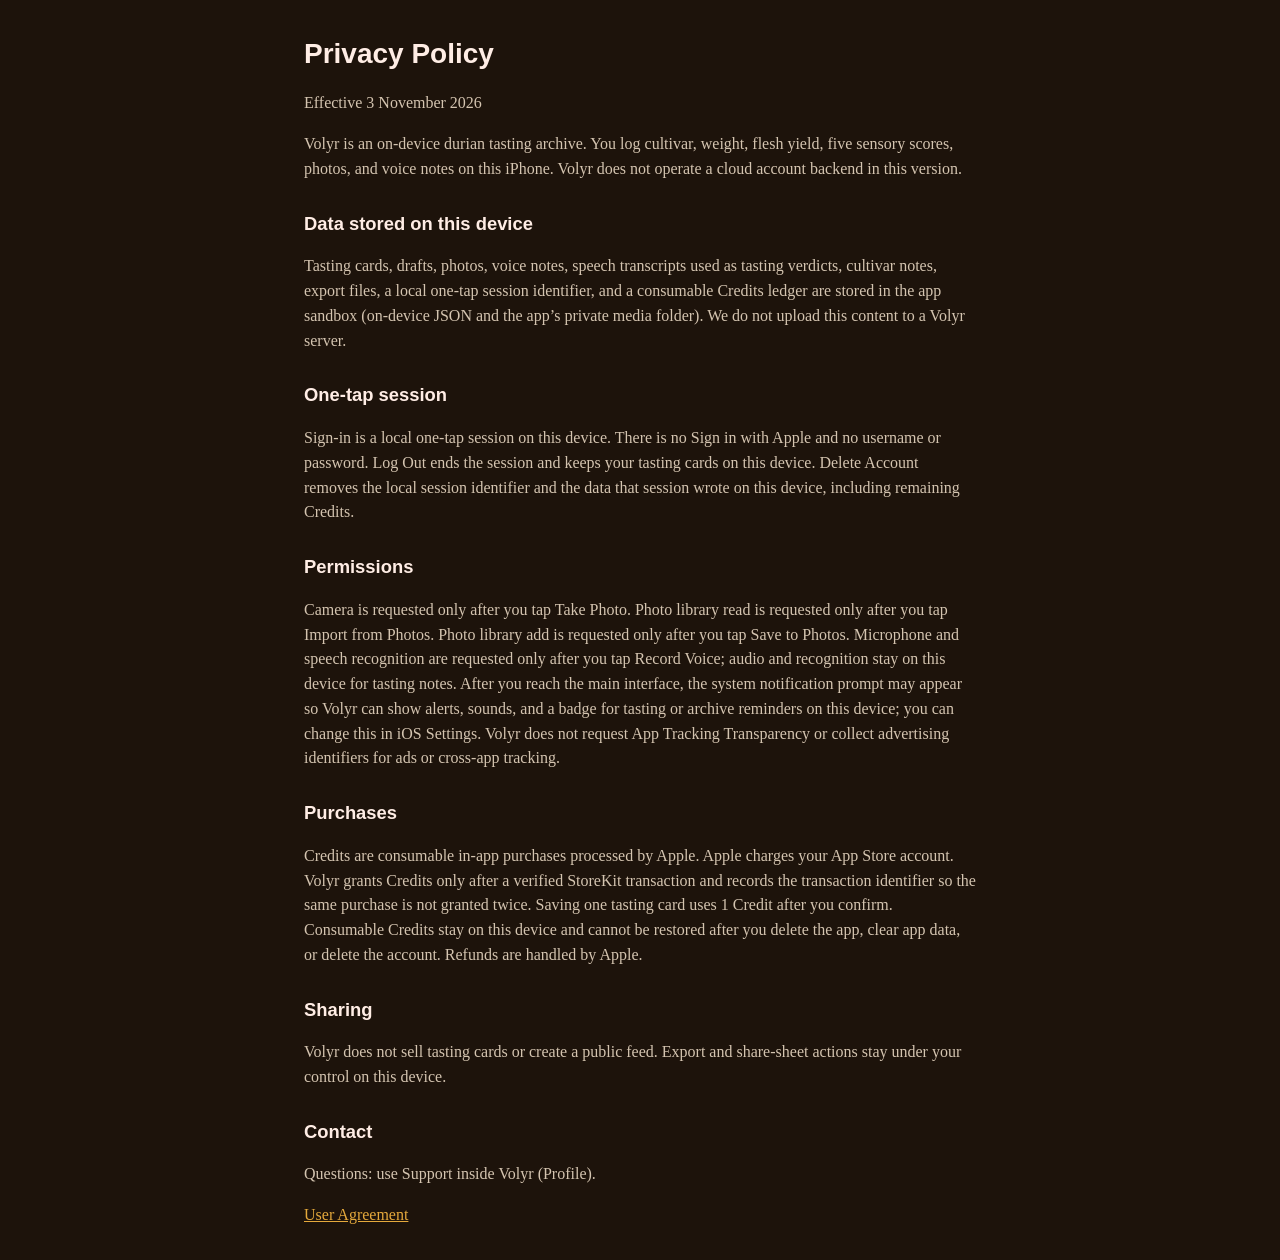
==== privacy-policy.html @ 23589a87 "Add Volyr Privacy Policy and User Agreement" ====
<!DOCTYPE html>
<html lang="en">
<head>
  <meta charset="utf-8" />
  <meta name="viewport" content="width=device-width, initial-scale=1" />
  <title>Privacy Policy — Volyr</title>
  <link rel="stylesheet" href="legal.css" />
</head>
<body>
  <main>
    <h1>Privacy Policy</h1>
    <p>Effective 3 November 2026</p>
    <p>Volyr is an on-device durian tasting archive. You log cultivar, weight, flesh yield, five sensory scores, photos, and voice notes on this iPhone. Volyr does not operate a cloud account backend in this version.</p>

    <h2>Data stored on this device</h2>
    <p>Tasting cards, drafts, photos, voice notes, speech transcripts used as tasting verdicts, cultivar notes, export files, a local one-tap session identifier, and a consumable Credits ledger are stored in the app sandbox (on-device JSON and the app’s private media folder). We do not upload this content to a Volyr server.</p>

    <h2>One-tap session</h2>
    <p>Sign-in is a local one-tap session on this device. There is no Sign in with Apple and no username or password. Log Out ends the session and keeps your tasting cards on this device. Delete Account removes the local session identifier and the data that session wrote on this device, including remaining Credits.</p>

    <h2>Permissions</h2>
    <p>Camera is requested only after you tap Take Photo. Photo library read is requested only after you tap Import from Photos. Photo library add is requested only after you tap Save to Photos. Microphone and speech recognition are requested only after you tap Record Voice; audio and recognition stay on this device for tasting notes. After you reach the main interface, the system notification prompt may appear so Volyr can show alerts, sounds, and a badge for tasting or archive reminders on this device; you can change this in iOS Settings. Volyr does not request App Tracking Transparency or collect advertising identifiers for ads or cross-app tracking.</p>

    <h2>Purchases</h2>
    <p>Credits are consumable in-app purchases processed by Apple. Apple charges your App Store account. Volyr grants Credits only after a verified StoreKit transaction and records the transaction identifier so the same purchase is not granted twice. Saving one tasting card uses 1 Credit after you confirm. Consumable Credits stay on this device and cannot be restored after you delete the app, clear app data, or delete the account. Refunds are handled by Apple.</p>

    <h2>Sharing</h2>
    <p>Volyr does not sell tasting cards or create a public feed. Export and share-sheet actions stay under your control on this device.</p>

    <h2>Contact</h2>
    <p>Questions: use Support inside Volyr (Profile).</p>
    <p><a href="user-agreement.html">User Agreement</a></p>
  </main>
</body>
</html>
---- legal.css ----
body {
  font-family: Georgia, "Times New Roman", serif;
  max-width: 42rem;
  margin: 2rem auto;
  padding: 0 1.25rem;
  color: #fff8f5;
  background: #1d130b;
  line-height: 1.55;
}
h1, h2 {
  font-family: "Trebuchet MS", "Segoe UI", sans-serif;
  color: #ffede5;
}
h1 { font-size: 1.75rem; margin-bottom: 0.35rem; }
h2 { font-size: 1.15rem; margin-top: 1.75rem; }
p, li { color: #d4c4b0; }
a { color: #e5a93c; }
ul { padding-left: 1.2rem; }
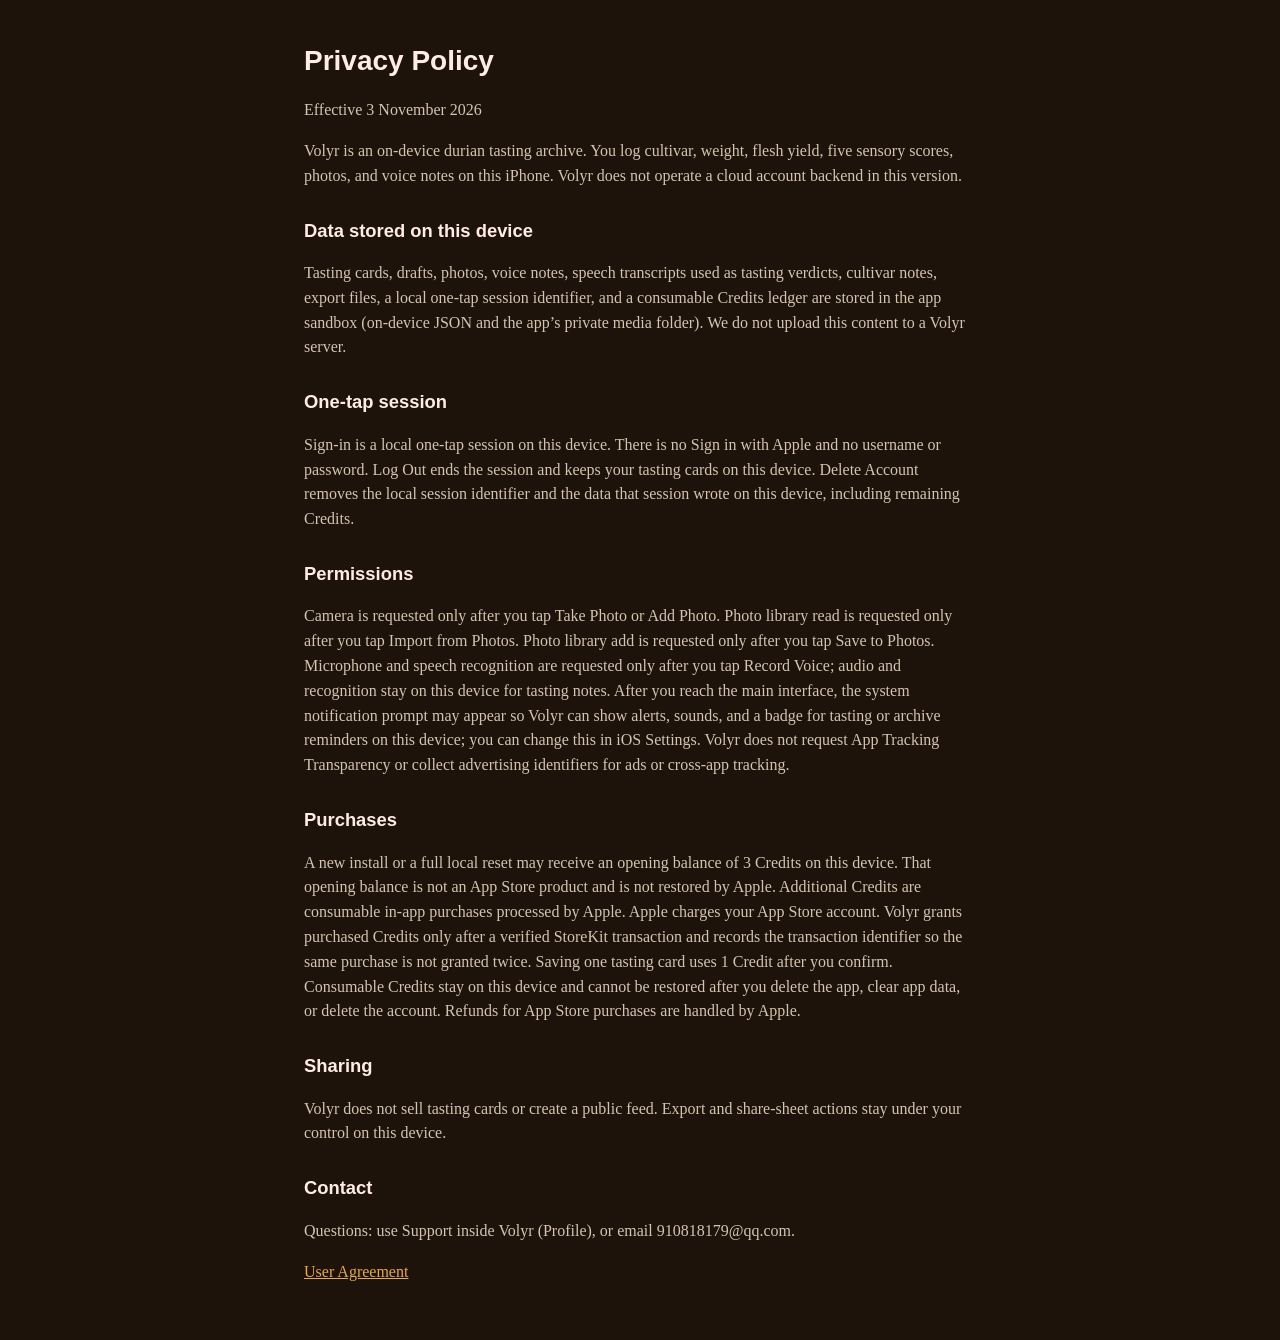
==== commit db3a136d: "Align legal copy with opening Credits and camera actions." ====
--- a/privacy-policy.html
+++ b/privacy-policy.html
@@ -19,16 +19,16 @@
     <p>Sign-in is a local one-tap session on this device. There is no Sign in with Apple and no username or password. Log Out ends the session and keeps your tasting cards on this device. Delete Account removes the local session identifier and the data that session wrote on this device, including remaining Credits.</p>
 
     <h2>Permissions</h2>
-    <p>Camera is requested only after you tap Take Photo. Photo library read is requested only after you tap Import from Photos. Photo library add is requested only after you tap Save to Photos. Microphone and speech recognition are requested only after you tap Record Voice; audio and recognition stay on this device for tasting notes. After you reach the main interface, the system notification prompt may appear so Volyr can show alerts, sounds, and a badge for tasting or archive reminders on this device; you can change this in iOS Settings. Volyr does not request App Tracking Transparency or collect advertising identifiers for ads or cross-app tracking.</p>
+    <p>Camera is requested only after you tap Take Photo or Add Photo. Photo library read is requested only after you tap Import from Photos. Photo library add is requested only after you tap Save to Photos. Microphone and speech recognition are requested only after you tap Record Voice; audio and recognition stay on this device for tasting notes. After you reach the main interface, the system notification prompt may appear so Volyr can show alerts, sounds, and a badge for tasting or archive reminders on this device; you can change this in iOS Settings. Volyr does not request App Tracking Transparency or collect advertising identifiers for ads or cross-app tracking.</p>
 
     <h2>Purchases</h2>
-    <p>Credits are consumable in-app purchases processed by Apple. Apple charges your App Store account. Volyr grants Credits only after a verified StoreKit transaction and records the transaction identifier so the same purchase is not granted twice. Saving one tasting card uses 1 Credit after you confirm. Consumable Credits stay on this device and cannot be restored after you delete the app, clear app data, or delete the account. Refunds are handled by Apple.</p>
+    <p>A new install or a full local reset may receive an opening balance of 3 Credits on this device. That opening balance is not an App Store product and is not restored by Apple. Additional Credits are consumable in-app purchases processed by Apple. Apple charges your App Store account. Volyr grants purchased Credits only after a verified StoreKit transaction and records the transaction identifier so the same purchase is not granted twice. Saving one tasting card uses 1 Credit after you confirm. Consumable Credits stay on this device and cannot be restored after you delete the app, clear app data, or delete the account. Refunds for App Store purchases are handled by Apple.</p>
 
     <h2>Sharing</h2>
     <p>Volyr does not sell tasting cards or create a public feed. Export and share-sheet actions stay under your control on this device.</p>
 
     <h2>Contact</h2>
-    <p>Questions: use Support inside Volyr (Profile).</p>
+    <p>Questions: use Support inside Volyr (Profile), or email 910818179@qq.com.</p>
     <p><a href="user-agreement.html">User Agreement</a></p>
   </main>
 </body>
--- a/legal.css
+++ b/legal.css
@@ -1,11 +1,15 @@
+html {
+  background: #1d130b;
+}
 body {
   font-family: Georgia, "Times New Roman", serif;
   max-width: 42rem;
-  margin: 2rem auto;
-  padding: 0 1.25rem;
+  margin: 0 auto;
+  padding: 1.25rem 1.25rem 2.5rem;
   color: #fff8f5;
   background: #1d130b;
   line-height: 1.55;
+  -webkit-text-size-adjust: 100%;
 }
 h1, h2 {
   font-family: "Trebuchet MS", "Segoe UI", sans-serif;
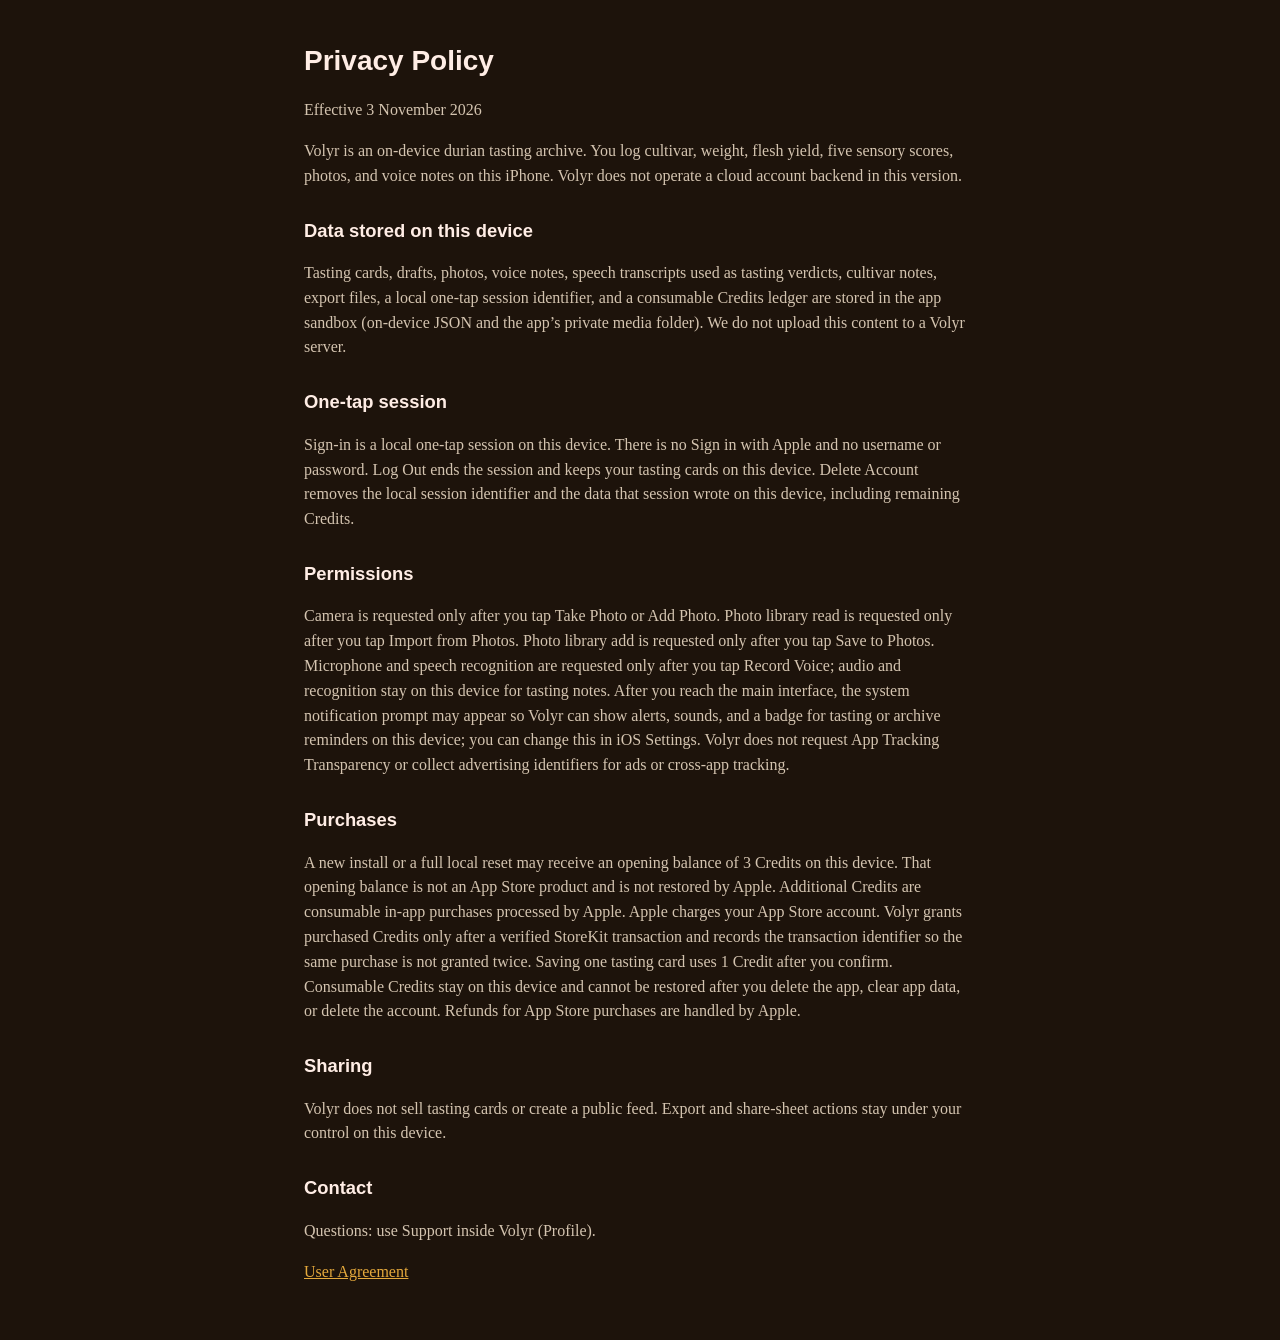
==== commit 386d2436: "Remove contact email from legal pages." ====
--- a/privacy-policy.html
+++ b/privacy-policy.html
@@ -28,7 +28,7 @@
     <p>Volyr does not sell tasting cards or create a public feed. Export and share-sheet actions stay under your control on this device.</p>
 
     <h2>Contact</h2>
-    <p>Questions: use Support inside Volyr (Profile), or email 910818179@qq.com.</p>
+    <p>Questions: use Support inside Volyr (Profile).</p>
     <p><a href="user-agreement.html">User Agreement</a></p>
   </main>
 </body>
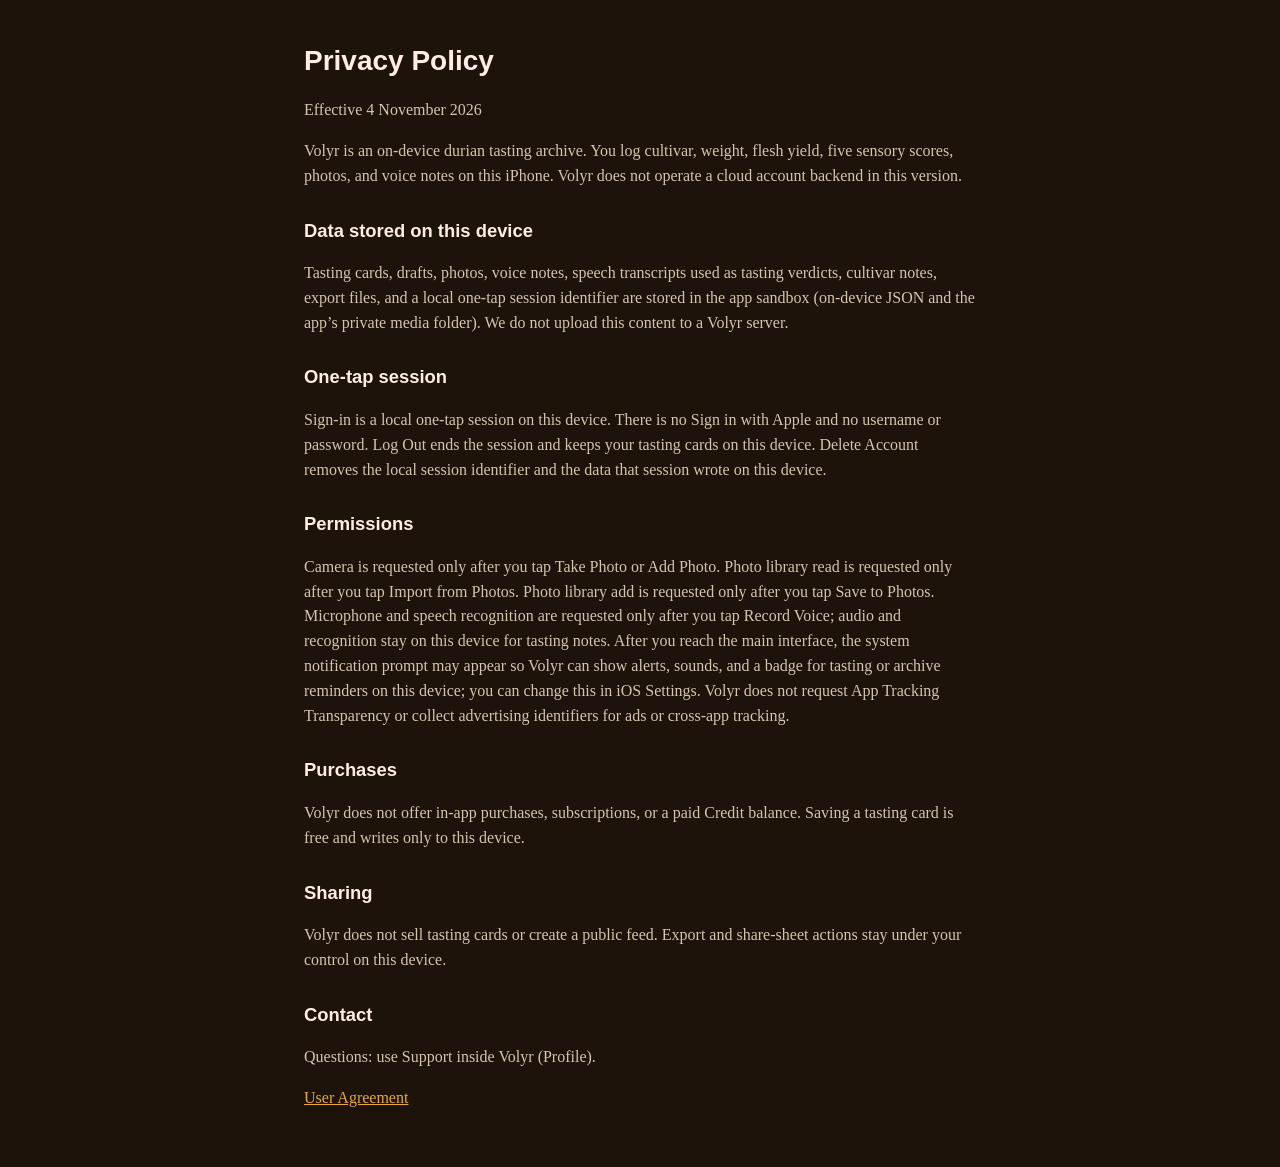
==== commit 3a3ca939: "Remove Credits and IAP from legal copy." ====
--- a/privacy-policy.html
+++ b/privacy-policy.html
@@ -9,20 +9,20 @@
 <body>
   <main>
     <h1>Privacy Policy</h1>
-    <p>Effective 3 November 2026</p>
+    <p>Effective 4 November 2026</p>
     <p>Volyr is an on-device durian tasting archive. You log cultivar, weight, flesh yield, five sensory scores, photos, and voice notes on this iPhone. Volyr does not operate a cloud account backend in this version.</p>
 
     <h2>Data stored on this device</h2>
-    <p>Tasting cards, drafts, photos, voice notes, speech transcripts used as tasting verdicts, cultivar notes, export files, a local one-tap session identifier, and a consumable Credits ledger are stored in the app sandbox (on-device JSON and the app’s private media folder). We do not upload this content to a Volyr server.</p>
+    <p>Tasting cards, drafts, photos, voice notes, speech transcripts used as tasting verdicts, cultivar notes, export files, and a local one-tap session identifier are stored in the app sandbox (on-device JSON and the app’s private media folder). We do not upload this content to a Volyr server.</p>
 
     <h2>One-tap session</h2>
-    <p>Sign-in is a local one-tap session on this device. There is no Sign in with Apple and no username or password. Log Out ends the session and keeps your tasting cards on this device. Delete Account removes the local session identifier and the data that session wrote on this device, including remaining Credits.</p>
+    <p>Sign-in is a local one-tap session on this device. There is no Sign in with Apple and no username or password. Log Out ends the session and keeps your tasting cards on this device. Delete Account removes the local session identifier and the data that session wrote on this device.</p>
 
     <h2>Permissions</h2>
     <p>Camera is requested only after you tap Take Photo or Add Photo. Photo library read is requested only after you tap Import from Photos. Photo library add is requested only after you tap Save to Photos. Microphone and speech recognition are requested only after you tap Record Voice; audio and recognition stay on this device for tasting notes. After you reach the main interface, the system notification prompt may appear so Volyr can show alerts, sounds, and a badge for tasting or archive reminders on this device; you can change this in iOS Settings. Volyr does not request App Tracking Transparency or collect advertising identifiers for ads or cross-app tracking.</p>
 
     <h2>Purchases</h2>
-    <p>A new install or a full local reset may receive an opening balance of 3 Credits on this device. That opening balance is not an App Store product and is not restored by Apple. Additional Credits are consumable in-app purchases processed by Apple. Apple charges your App Store account. Volyr grants purchased Credits only after a verified StoreKit transaction and records the transaction identifier so the same purchase is not granted twice. Saving one tasting card uses 1 Credit after you confirm. Consumable Credits stay on this device and cannot be restored after you delete the app, clear app data, or delete the account. Refunds for App Store purchases are handled by Apple.</p>
+    <p>Volyr does not offer in-app purchases, subscriptions, or a paid Credit balance. Saving a tasting card is free and writes only to this device.</p>
 
     <h2>Sharing</h2>
     <p>Volyr does not sell tasting cards or create a public feed. Export and share-sheet actions stay under your control on this device.</p>
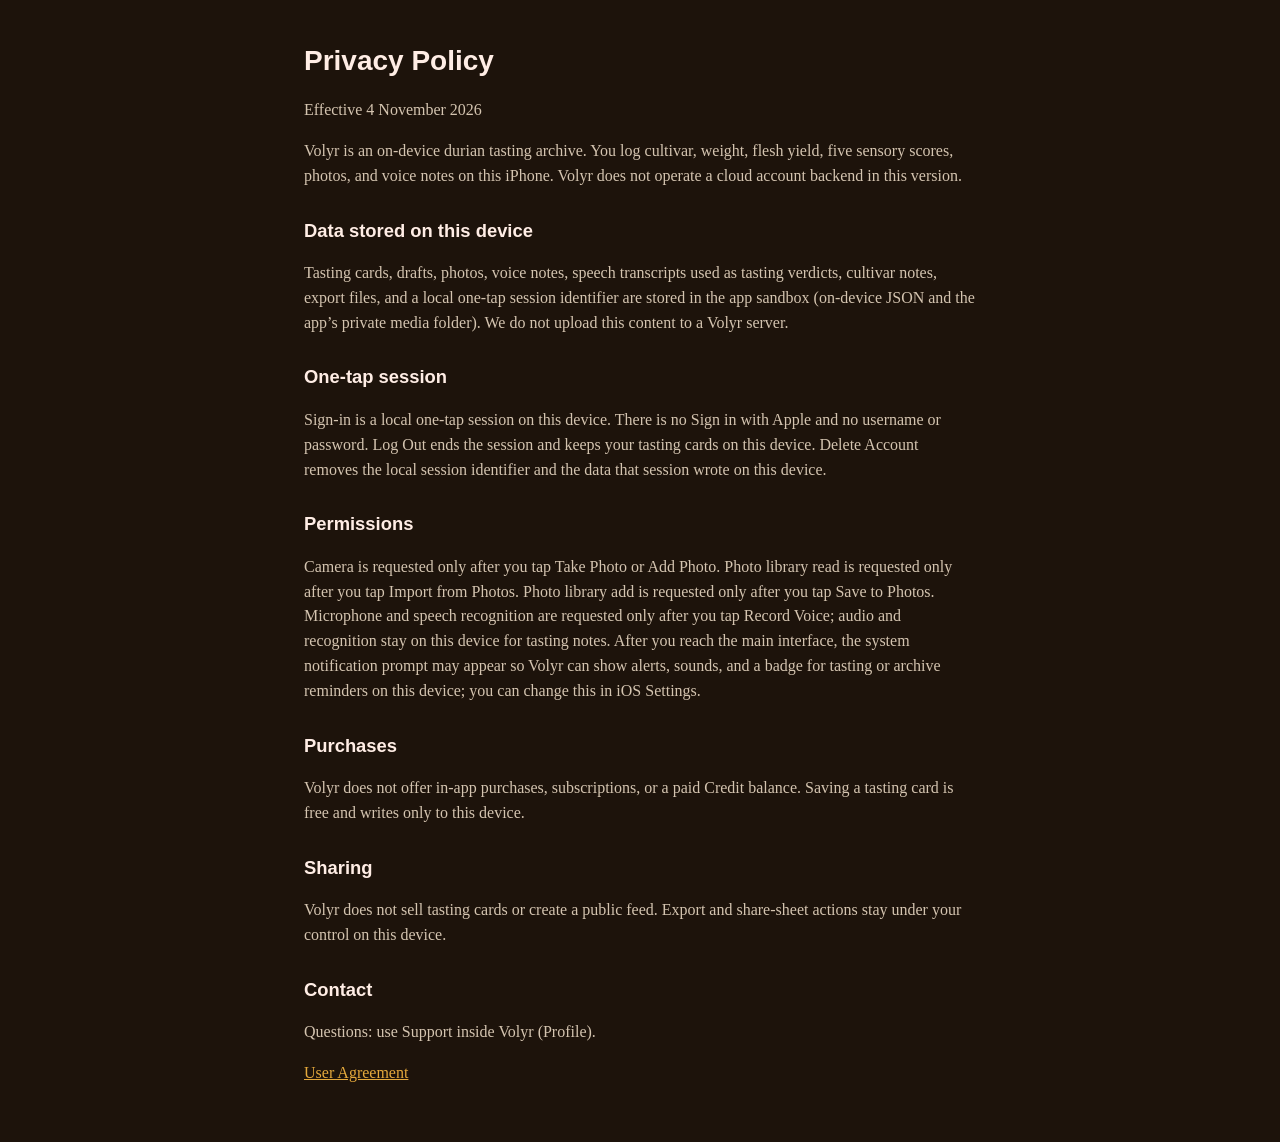
==== commit 0a5e17da: "Remove ATT/advertising-identifier sentence from Privacy Policy." ====
--- a/privacy-policy.html
+++ b/privacy-policy.html
@@ -19,7 +19,7 @@
     <p>Sign-in is a local one-tap session on this device. There is no Sign in with Apple and no username or password. Log Out ends the session and keeps your tasting cards on this device. Delete Account removes the local session identifier and the data that session wrote on this device.</p>
 
     <h2>Permissions</h2>
-    <p>Camera is requested only after you tap Take Photo or Add Photo. Photo library read is requested only after you tap Import from Photos. Photo library add is requested only after you tap Save to Photos. Microphone and speech recognition are requested only after you tap Record Voice; audio and recognition stay on this device for tasting notes. After you reach the main interface, the system notification prompt may appear so Volyr can show alerts, sounds, and a badge for tasting or archive reminders on this device; you can change this in iOS Settings. Volyr does not request App Tracking Transparency or collect advertising identifiers for ads or cross-app tracking.</p>
+    <p>Camera is requested only after you tap Take Photo or Add Photo. Photo library read is requested only after you tap Import from Photos. Photo library add is requested only after you tap Save to Photos. Microphone and speech recognition are requested only after you tap Record Voice; audio and recognition stay on this device for tasting notes. After you reach the main interface, the system notification prompt may appear so Volyr can show alerts, sounds, and a badge for tasting or archive reminders on this device; you can change this in iOS Settings.</p>
 
     <h2>Purchases</h2>
     <p>Volyr does not offer in-app purchases, subscriptions, or a paid Credit balance. Saving a tasting card is free and writes only to this device.</p>
